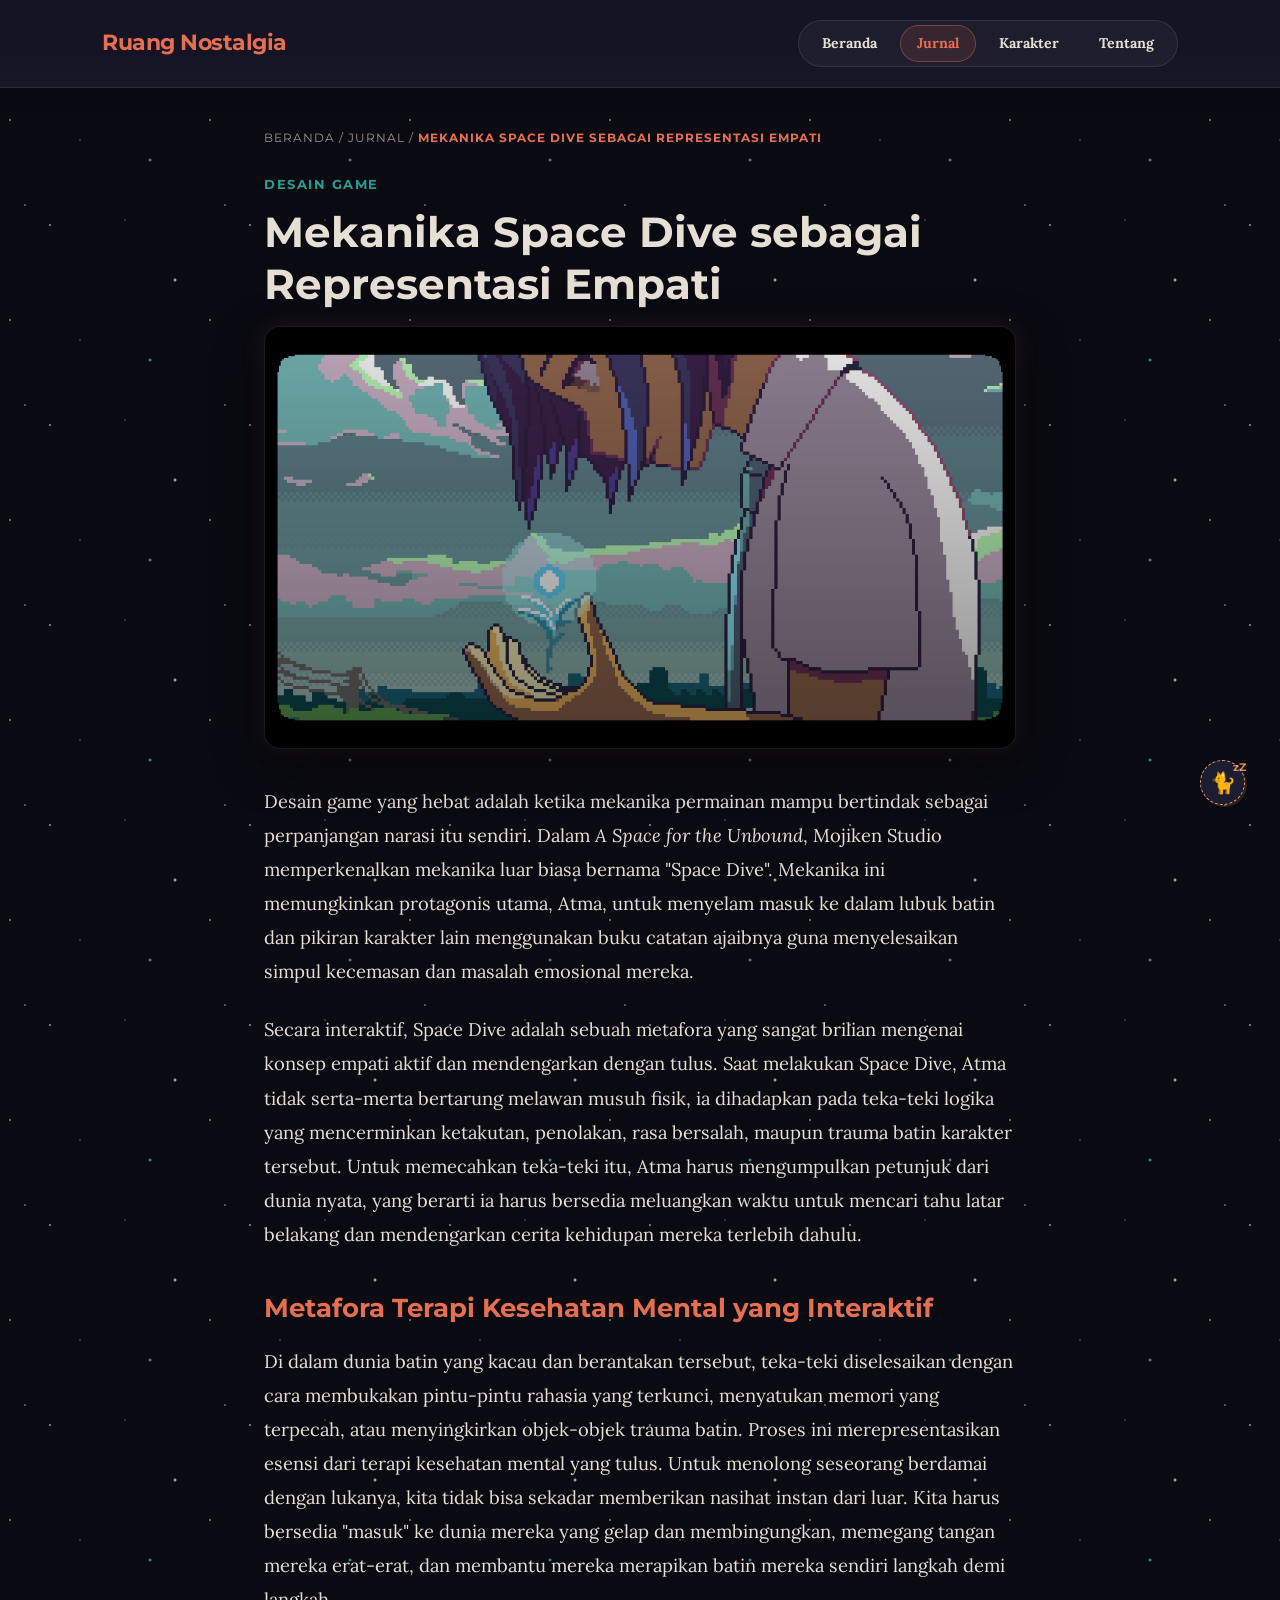
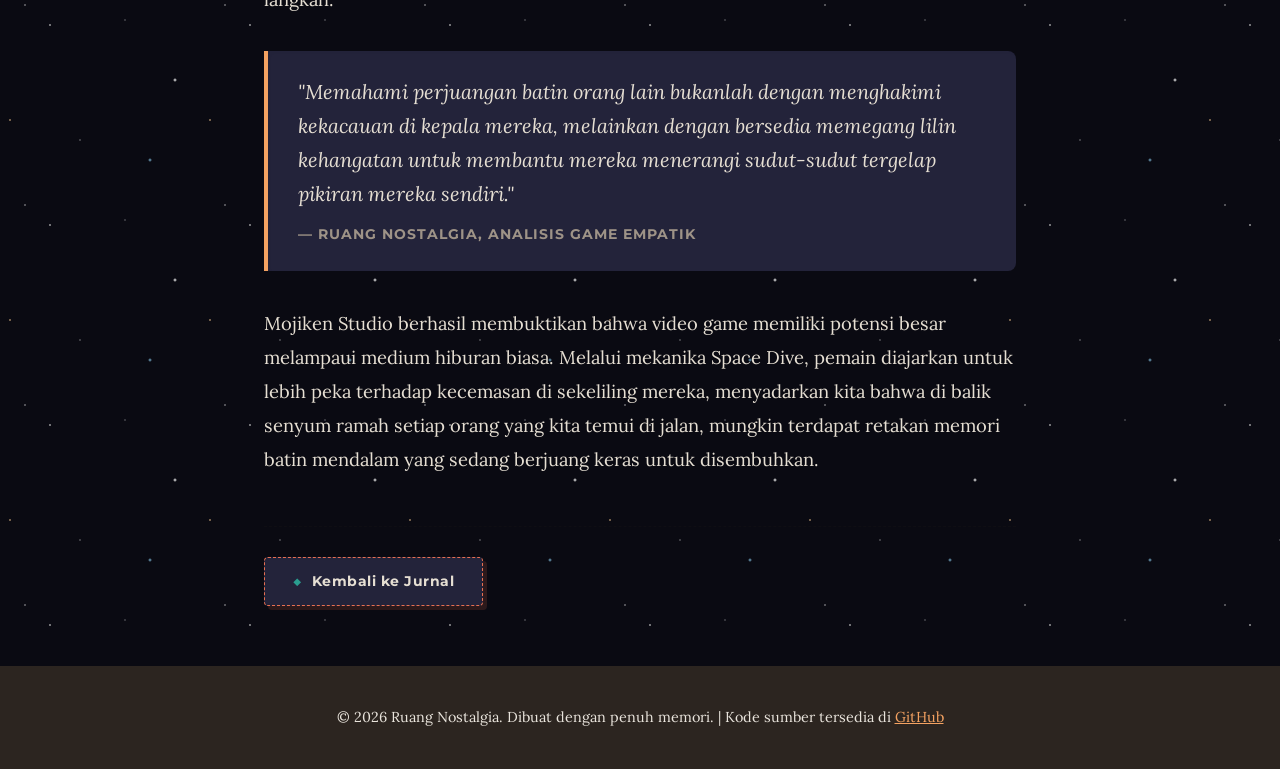
==== artikel-game.html @ 8afbe02c "Percobaan 1" ====
<!DOCTYPE html>
<html lang="id">

<head>
    <meta charset="UTF-8">
    <meta name="viewport" content="width=device-width, initial-scale=1.0">
    <title>Mekanika Space Dive sebagai Representasi Empati - Ruang Nostalgia</title>
    <link rel="preconnect" href="https://fonts.googleapis.com">
    <link rel="preconnect" href="https://fonts.gstatic.com" crossorigin>
    <link href="https://fonts.googleapis.com/css2?family=Lora:ital,wght@0,400..700;1,400..700&family=Montserrat:wght@400;700&display=swap" rel="stylesheet">
    <link rel="stylesheet" href="style.css">
</head>

<body>

    <header class="navbar">
        <div class="logo">Ruang Nostalgia</div>
        <nav class="nav-links">
            <a href="index.html">Beranda</a>
            <a href="jurnal.html" class="active">Jurnal</a>
            <a href="karakter.html">Karakter</a>
            <a href="tentang.html">Tentang</a>
        </nav>
    </header>

    <main class="article-container">
        <!-- Breadcrumb Navigation -->
        <nav class="breadcrumb">
            <a href="index.html">Beranda</a> / 
            <a href="jurnal.html">Jurnal</a> / 
            <span class="active">Mekanika Space Dive sebagai Representasi Empati</span>
        </nav>

        <!-- Article Header -->
        <header class="article-header">
            <span class="category">Desain Game</span>
            <h1>Mekanika Space Dive sebagai Representasi Empati</h1>
            
            <!-- Hero Image -->
            <div class="article-hero-image" role="img" aria-label="Retakan portal berbentuk bintang melayang di tengah ruang kelas berlatar senja" style="background: linear-gradient(rgba(0,0,0,0.1), rgba(0,0,0,0.45)), url('images/space-dive-rift.jpg'); background-size: cover; background-position: center; border: 3px dashed var(--senja-jingga);">
            </div>
        </header>

        <!-- Article Content -->
        <div class="article-content">
            <p>
                Desain game yang hebat adalah ketika mekanika permainan mampu bertindak sebagai perpanjangan narasi itu sendiri. Dalam <em>A Space for the Unbound</em>, Mojiken Studio memperkenalkan mekanika luar biasa bernama "Space Dive". Mekanika ini memungkinkan protagonis utama, Atma, untuk menyelam masuk ke dalam lubuk batin dan pikiran karakter lain menggunakan buku catatan ajaibnya guna menyelesaikan simpul kecemasan dan masalah emosional mereka.
            </p>

            <p>
                Secara interaktif, Space Dive adalah sebuah metafora yang sangat brilian mengenai konsep empati aktif dan mendengarkan dengan tulus. Saat melakukan Space Dive, Atma tidak serta-merta bertarung melawan musuh fisik, ia dihadapkan pada teka-teki logika yang mencerminkan ketakutan, penolakan, rasa bersalah, maupun trauma batin karakter tersebut. Untuk memecahkan teka-teki itu, Atma harus mengumpulkan petunjuk dari dunia nyata, yang berarti ia harus bersedia meluangkan waktu untuk mencari tahu latar belakang dan mendengarkan cerita kehidupan mereka terlebih dahulu.
            </p>

            <h2>Metafora Terapi Kesehatan Mental yang Interaktif</h2>
            
            <p>
                Di dalam dunia batin yang kacau dan berantakan tersebut, teka-teki diselesaikan dengan cara membukakan pintu-pintu rahasia yang terkunci, menyatukan memori yang terpecah, atau menyingkirkan objek-objek trauma batin. Proses ini merepresentasikan esensi dari terapi kesehatan mental yang tulus. Untuk menolong seseorang berdamai dengan lukanya, kita tidak bisa sekadar memberikan nasihat instan dari luar. Kita harus bersedia "masuk" ke dunia mereka yang gelap dan membingungkan, memegang tangan mereka erat-erat, dan membantu mereka merapikan batin mereka sendiri langkah demi langkah.
            </p>

            <blockquote>
                "Memahami perjuangan batin orang lain bukanlah dengan menghakimi kekacauan di kepala mereka, melainkan dengan bersedia memegang lilin kehangatan untuk membantu mereka menerangi sudut-sudut tergelap pikiran mereka sendiri." 
                <cite>— Ruang Nostalgia, Analisis Game Empatik</cite>
            </blockquote>

            <p>
                Mojiken Studio berhasil membuktikan bahwa video game memiliki potensi besar melampaui medium hiburan biasa. Melalui mekanika Space Dive, pemain diajarkan untuk lebih peka terhadap kecemasan di sekeliling mereka, menyadarkan kita bahwa di balik senyum ramah setiap orang yang kita temui di jalan, mungkin terdapat retakan memori batin mendalam yang sedang berjuang keras untuk disembuhkan.
            </p>
        </div>

        <!-- Footer Navigation Back-link -->
        <footer class="article-navigation">
            <a href="jurnal.html?transition=spacedive" class="btn-kembali">Kembali ke Jurnal</a>
        </footer>
    </main>

    <footer class="footer">
        <p>&copy; 2026 Ruang Nostalgia. Dibuat dengan penuh memori. | Kode sumber tersedia di <a href="https://github.com" target="_blank" style="color: var(--senja-kuning); text-decoration: underline;">GitHub</a></p>
    </footer>

    <script src="script.js"></script>
    <!-- Interactive Easter Egg: Pet the Cat -->
    <div id="retro-cat" class="retro-cat" title="Kucing jalanan yang sedang tidur...">
        <span class="cat-emoji">🐈</span>
        <span class="cat-zzz">zZ</span>
        <div class="cat-tooltip">Meow~ Kamu menemukan Admiral!</div>
    </div>
    <button id="btn-top" class="btn-top" title="Kembali ke Atas">↑</button>
</body>

</html>
---- style.css ----
/* ==========================================
   1. RESET & VARIABEL WARNA (KONSISTENSI UI)
   ========================================== */
* {
    margin: 0;
    padding: 0;
    box-sizing: border-box;
}

html {
    scroll-behavior: smooth;
}

:root {
    --bg-kertas: #141424;
    --bg-kartu: #1D1D31;
    --bg-blockquote: #23233A;
    --teks-utama: #E6DFD3;
    --teks-pudar: #9E9387;
    --senja-kuning: #F4A261;
    --senja-jingga: #E76F51;
    --langit-biru: #2A9D8F;
    --border-garis: rgba(255, 255, 255, 0.1);
}

body {
    overflow-x: hidden;
    width: 100%;
    font-family: 'Lora', Georgia, serif;
    background-color: #0A0A12;
    /* Deep space dark base */
    /* Pure CSS Stars */
    background-image:
        radial-gradient(1px 1px at 25px 5px, #FFFFFF, rgba(255, 255, 255, 0)),
        radial-gradient(1.5px 1.5px at 50px 25px, rgba(255, 255, 255, 0.8), rgba(255, 255, 255, 0)),
        radial-gradient(1px 1px at 125px 20px, rgba(255, 255, 255, 0.6), rgba(255, 255, 255, 0)),
        radial-gradient(2px 2px at 175px 80px, #FFFFFF, rgba(255, 255, 255, 0)),
        radial-gradient(1.5px 1.5px at 10px 120px, rgba(255, 210, 150, 0.8), rgba(255, 255, 255, 0)),
        /* Warm star */
        radial-gradient(1px 1px at 80px 140px, rgba(255, 255, 255, 0.7), rgba(255, 255, 255, 0)),
        radial-gradient(2px 2px at 150px 160px, rgba(150, 220, 255, 0.8), rgba(255, 255, 255, 0));
    /* Blue star */
    background-repeat: repeat;
    background-size: 200px 200px;
    color: var(--teks-utama);
    line-height: 1.6;
    animation: spaceDrift 150s linear infinite;
    /* Very slow, calming pan effect */
    transition: color 0.3s;
}

@keyframes spaceDrift {
    0% {
        background-position: 0 0;
    }

    100% {
        background-position: -2000px 1000px;
    }

    /* Moves diagonally */
}

h1,
h2,
h3,
.logo,
.btn-utama {
    font-family: 'Montserrat', sans-serif;
    /* Font tegas untuk judul */
}

/* ==========================================
   2. BILAH NAVIGASI (NAVBAR)
   ========================================== */
.navbar {
    display: flex;
    flex-direction: column;
    align-items: center;
    gap: 12px;
    padding: 16px 8%;
    background-color: var(--bg-kertas);
    background-image: linear-gradient(to bottom, var(--bg-kertas) 60%, rgba(29, 29, 49, 0.4));
    border-bottom: 1px solid var(--border-garis);
    box-shadow: 0 4px 20px rgba(0, 0, 0, 0.15);
    position: sticky;
    top: 0;
    z-index: 100;
    transition: background-color 0.3s, border-color 0.3s, box-shadow 0.3s;
}

/* Desktop: kembali ke row layout */
@media (min-width: 641px) {
    .navbar {
        flex-direction: row;
        justify-content: space-between;
        gap: 0;
        padding: 20px 8%;
    }
}

.logo {
    font-size: 1.4rem;
    font-weight: bold;
    color: var(--senja-jingga);
    letter-spacing: -0.5px;
    position: relative;
    user-select: none;
    transition: transform 0.2s cubic-bezier(0.175, 0.885, 0.32, 1.275);
}

/* Nav pill container */
.nav-links {
    display: flex;
    align-items: center;
    gap: 6px;
    background: rgba(255, 255, 255, 0.04);
    border: 1px solid var(--border-garis);
    border-radius: 999px;
    padding: 4px 6px;
}

.nav-links a {
    text-decoration: none;
    color: var(--teks-utama);
    margin-left: 0;
    padding: 6px 16px;
    font-weight: bold;
    font-size: 0.88rem;
    display: inline-block;
    border-radius: 999px;
    border: 1px solid transparent;
    transition: color 0.25s, background 0.25s, border-color 0.25s, transform 0.2s cubic-bezier(0.175, 0.885, 0.32, 1.275);
    z-index: 1;
}

.nav-links a:hover {
    color: var(--senja-jingga) !important;
    background: rgba(231, 111, 81, 0.08) !important;
    background-color: rgba(231, 111, 81, 0.08) !important;
    background-image: none !important;
    border-color: rgba(231, 111, 81, 0.3) !important;
    border-radius: 999px !important;
    padding: 6px 16px !important;
    text-decoration: none !important;
    transform: translateY(-1px);
}

.nav-links a:hover::before,
.nav-links a:hover::after,
.nav-links a.active::before,
.nav-links a.active::after {
    content: none !important;
    background: transparent !important;
    background-image: none !important;
    border: none !important;
    display: none !important;
}

.nav-links a.active {
    color: var(--senja-jingga) !important;
    background: rgba(231, 111, 81, 0.12) !important;
    background-color: rgba(231, 111, 81, 0.12) !important;
    border-color: rgba(231, 111, 81, 0.4) !important;
    border-radius: 999px !important;
}

/* ==========================================
   3. HERO SECTION
   ========================================== */
/* Update Hero to Full Screen Center */
.hero {
    position: relative;
    background-color: transparent;
    /* Keep the stars showing through */
    min-height: 100vh;
    /* Make it take the full screen height */
    display: flex;
    flex-direction: column;
    justify-content: center;
    align-items: center;
    padding: 0 8%;
    text-align: center;
    margin-top: -80px;
    /* Offset the navbar height so it is perfectly dead center */
}

.hero::after {
    display: none !important;
}

.hero-content {
    max-width: 700px;
    position: relative;
    z-index: 1;
    margin-top: 40px;
    /* Push content down slightly to balance the offset */
}

.hero-tag {
    font-family: 'Montserrat', sans-serif;
    font-size: 0.85rem;
    text-transform: uppercase;
    letter-spacing: 2px;
    color: var(--langit-biru);
    font-weight: bold;
}

.hero h1 {
    font-size: 2.8rem;
    margin: 15px 0;
    color: var(--teks-utama);
    line-height: 1.2;
    text-shadow: 0 4px 25px rgba(0, 0, 0, 1), 0 0 12px rgba(0, 0, 0, 0.8);
}

.hero p {
    font-size: 1.1rem;
    color: var(--teks-pudar);
    margin-bottom: 30px;
    text-shadow: 0 2px 15px rgba(0, 0, 0, 1), 0 0 8px rgba(0, 0, 0, 0.8);
}

.btn-utama {
    display: inline-block;
    padding: 12px 30px;
    background-color: var(--senja-jingga);
    color: white;
    text-decoration: none;
    border-radius: 6px;
    font-weight: bold;
    font-size: 0.9rem;
    box-shadow: 0 4px 6px rgba(231, 111, 81, 0.2);
    transition: transform 0.3s cubic-bezier(0.175, 0.885, 0.32, 1.275), background-color 0.3s, box-shadow 0.3s;
    position: relative;
    overflow: hidden;
    z-index: 1;
}

.btn-utama::after {
    content: '';
    position: absolute;
    top: 0;
    left: -100%;
    width: 100%;
    height: 100%;
    background: linear-gradient(90deg, transparent, rgba(255, 255, 255, 0.25), transparent);
    transition: 0.5s;
    z-index: -1;
}

.btn-utama:hover::after {
    left: 100%;
}

.btn-utama:hover {
    transform: translateY(-4px) scale(1.03);
    background-color: #d65d41;
    box-shadow: 0 8px 20px rgba(231, 111, 81, 0.45);
}

/* ==========================================
   4. SEKSI ARTIKEL TERBARU (GRID SYSTEM)
   ========================================== */
.latest-articles {
    padding: 80px 8%;
}

/* Styles for the new Game Intro Section */
.game-intro {
    padding: 100px 8% 120px;
    background-color: transparent;
    text-align: center;
}

.intro-content {
    max-width: 800px;
    margin: 0 auto;
}

.game-gif {
    width: 85%;
    max-width: 700px;
    margin: 0 auto 35px;
    border-radius: 16px;
    border: 1px solid rgba(255, 255, 255, 0.1);
    box-shadow: 0 15px 45px rgba(0, 0, 0, 0.5), 0 0 25px rgba(244, 162, 97, 0.1);
    display: block;
}

.intro-content h2 {
    color: var(--senja-jingga);
    font-size: 2rem;
    margin-bottom: 15px;
}

.intro-content p {
    font-size: 1.15rem;
    line-height: 1.8;
    color: var(--teks-utama);
}

.intro-content strong {
    color: var(--langit-biru);
}

.section-title {
    text-align: center;
    font-size: 2rem;
    margin-bottom: 50px;
    position: relative;
}

.section-title::after {
    content: '';
    display: block;
    width: 50px;
    height: 3px;
    background-color: var(--senja-kuning);
    margin: 10px auto 0;
}

.articles-grid {
    display: grid;
    grid-template-columns: repeat(3, 1fr);
    gap: 30px;
}

.article-card {
    display: block;
    text-decoration: none;
    color: inherit;
    background-color: var(--bg-kartu);
    border-radius: 8px;
    overflow: hidden;
    box-shadow: 0 4px 15px rgba(0, 0, 0, 0.03);
    border: 1px solid var(--border-garis);
    transition: transform 0.3s, box-shadow 0.3s, background-color 0.3s, border-color 0.3s;
}

.article-card:hover {
    transform: translateY(-5px);
    box-shadow: 0 8px 24px rgba(231, 111, 81, 0.08);
    /* Warm twilight hover shadow */
}

.card-image-placeholder {
    height: 200px;
    background-color: var(--bg-blockquote);
    display: flex;
    justify-content: center;
    align-items: center;
    color: var(--teks-pudar);
    font-size: 0.9rem;
    font-style: italic;
    transition: background-color 0.3s;
}

.card-content {
    padding: 25px;
}

.category {
    font-family: 'Montserrat', sans-serif;
    font-size: 0.75rem;
    text-transform: uppercase;
    font-weight: bold;
    color: var(--langit-biru);
}

.card-content h3 {
    font-size: 1.25rem;
    margin: 10px 0;
    line-height: 1.4;
}

.card-content p {
    font-size: 0.95rem;
    color: var(--teks-pudar);
    margin-bottom: 20px;
}

.read-more {
    display: inline-block;
    text-decoration: none;
    color: var(--senja-jingga);
    font-weight: bold;
    font-size: 0.9rem;
    transition: color 0.3s, transform 0.3s cubic-bezier(0.175, 0.885, 0.32, 1.275);
    position: relative;
}

.read-more::after {
    content: '';
    position: absolute;
    bottom: -2px;
    left: 0;
    width: 0;
    height: 1.5px;
    background-color: var(--senja-jingga);
    transition: width 0.3s cubic-bezier(0.175, 0.885, 0.32, 1.275);
}

.read-more:hover::after {
    width: 100%;
}

.read-more:hover {
    color: #d65d41;
    transform: translateX(6px);
}

/* ==========================================
   5. FOOTER
   ========================================== */
.footer {
    text-align: center;
    padding: 40px 20px;
    background-color: #2C2520;
    color: #e9e4dc;
    font-size: 0.9rem;
}

/* ==========================================
   6. RESPONSIVITAS (RUBRIK 4 - 10%)
   ========================================== */
/* ==========================================
   PERBAIKAN TAMPILAN MOBILE (HP)
   ========================================== */
@media (max-width: 992px) {
    body {
        overflow-x: hidden;
    }

    .jurnal-page-wrapper {
        display: flex;
        flex-direction: column;
        align-items: center;
        padding-bottom: 60px;
    }

    .jurnal-header.mading-style {
        order: 1 !important;
        margin-bottom: 20px !important;
        padding: 40px 20px;
    }

    .decor-sticky {
        display: block !important;
        position: relative !important;
        top: 0 !important;
        left: 0 !important;
        transform: none !important;
        width: 85% !important;
        max-width: 280px !important;
        margin: 0 auto 30px auto !important;
        padding: 20px !important;
        animation: none !important;
        order: 2 !important;
    }

    .decor-sticky p {
        font-size: 1.05rem !important;
        text-align: center;
    }

    .decor-polaroid {
        display: block !important;
        position: relative !important;
        top: 0 !important;
        left: 0 !important;
        right: 0 !important;
        width: 80% !important;
        max-width: 280px !important;
        padding: 15px 15px 40px 15px !important;
        margin: 20px auto !important;
        transform: rotate(0deg) !important;
        animation: none !important;
        order: 3 !important;
    }

    .decor-polaroid .photo-img {
        width: 100% !important;
        height: 220px !important;
        background-size: cover !important;
    }

    .decor-polaroid .caption {
        font-size: 1.1rem !important;
        margin-top: 15px !important;
    }

    .decor-polaroid .tape {
        width: 90px !important;
        height: 28px !important;
        top: -14px !important;
        left: calc(50% - 45px) !important;
        background: rgba(255, 255, 255, 0.6) !important;
        box-shadow: 0 4px 8px rgba(0, 0, 0, 0.4) !important;
    }
}

/* <--- INI ADALAH TANDA KURUNG PENUTUP YANG SEBELUMNYA HILANG! */


/* ==========================================
   16. HALAMAN KARAKTER (GALLERY LAYOUT)
   ========================================== */
.karakter-page-wrapper {
    padding: 60px 8% 100px;
    max-width: 1000px;
    margin: 0 auto;
    text-align: center;
}

.karakter-header {
    margin-bottom: 60px;
}

.karakter-header h1 {
    font-size: 2.4rem;
    color: var(--teks-utama);
    margin-bottom: 10px;
}

.karakter-header p {
    color: var(--teks-pudar);
    font-size: 1.1rem;
}

.karakter-gallery {
    display: flex;
    justify-content: center;
    align-items: center;
    gap: 50px;
    flex-wrap: wrap;
    /* Memastikan turun ke bawah otomatis di HP */
}

/* Mematikan Posisi Absolut & Merapikan Kotak Polaroid */
.karakter-gallery .decor-polaroid {
    display: block !important;
    position: relative !important;
    top: 0 !important;
    left: 0 !important;
    right: 0 !important;
    bottom: 0 !important;
    margin: 0 !important;
    width: 250px;
    /* Ukuran yang pas di layar laptop */
}

.karakter-gallery .decor-sticky {
    display: block !important;
    position: relative !important;
    top: 0 !important;
    left: 0 !important;
    right: 0 !important;
    bottom: 0 !important;
    margin: 0 !important;
    width: 220px !important;
    height: fit-content;
}

/* MEMUNCULKAN KEMBALI FOTO ATMA DAN RAYA DI HALAMAN KARAKTER */
#polaroid-zoom-trigger .photo-img {
    background: url('images/foto-kiri.jpg') center/cover no-repeat !important;
    height: 200px;
}

#polaroid-2-zoom-trigger .photo-img.photo-2 {
    background: url('images/foto-kanan.jpg') center/cover no-repeat !important;
    height: 200px;
}

/* ==========================================
   7. CUSTOM MAGIC WAND CURSOR & PARTICLES (A Space for the Unbound)
   ========================================== */
html,
body {
    cursor: url("data:image/svg+xml;utf8,%3Csvg xmlns='http://www.w3.org/2000/svg' width='32' height='32' viewBox='0 0 32 32'%3E%3Cline x1='9' y1='9' x2='24' y2='24' stroke='%23E76F51' stroke-width='3.5' stroke-linecap='round'/%3E%3Cline x1='9.5' y1='9.5' x2='23.5' y2='23.5' stroke='%23FF85A1' stroke-width='1.5' stroke-linecap='round'/%3E%3Ccircle cx='24' cy='24' r='2.5' fill='%23F4A261' stroke='%232C2520' stroke-width='0.5'/%3E%3Ccircle cx='9' cy='9' r='2.5' fill='%23F4A261' stroke='%232C2520' stroke-width='0.5'/%3E%3Cpath d='M 8 1 L 10 5.5 L 15 6 L 11 9.5 L 12.5 14.5 L 8 12 L 3.5 14.5 L 5 9.5 L 1 6 L 6 5.5 Z' fill='%23FFD166' stroke='%232C2520' stroke-width='1' stroke-linejoin='round'/%3E%3Cpath d='M 8 3.5 L 9.2 6.2 L 12.2 6.5 L 9.8 8.6 L 10.7 11.6 L 8 10 L 5.3 11.6 L 6.2 8.6 L 3.8 6.5 L 6.8 6.2 Z' fill='%23FFF' opacity='0.6'/%3E%3Ccircle cx='8' cy='8' r='2' fill='%232A9D8F'/%3E%3C/svg%3E") 8 1, auto;
}

/* Ensure interactive components have the active pointer magic wand */
a,
button,
select,
textarea,
.btn-utama,
.read-more,
.article-card,
.logo,
.theme-toggle-btn,
.filter-btn,
.btn-top,
.decor-polaroid,
.decor-polaroid *,
.char-modal-overlay,
.char-modal-overlay * {
    cursor: url("data:image/svg+xml;utf8,%3Csvg xmlns='http://www.w3.org/2000/svg' width='32' height='32' viewBox='0 0 32 32'%3E%3Cline x1='9' y1='9' x2='24' y2='24' stroke='%23E76F51' stroke-width='3.5' stroke-linecap='round'/%3E%3Cline x1='9.5' y1='9.5' x2='23.5' y2='23.5' stroke='%23FF85A1' stroke-width='1.5' stroke-linecap='round'/%3E%3Ccircle cx='24' cy='24' r='2.5' fill='%23F4A261' stroke='%232C2520' stroke-width='0.5'/%3E%3Ccircle cx='9' cy='9' r='2.5' fill='%23F4A261' stroke='%232C2520' stroke-width='0.5'/%3E%3Cpath d='M 8 1 L 10 5.5 L 15 6 L 11 9.5 L 12.5 14.5 L 8 12 L 3.5 14.5 L 5 9.5 L 1 6 L 6 5.5 Z' fill='%23FFD166' stroke='%232C2520' stroke-width='1' stroke-linejoin='round'/%3E%3Cpath d='M 8 3.5 L 9.2 6.2 L 12.2 6.5 L 9.8 8.6 L 10.7 11.6 L 8 10 L 5.3 11.6 L 6.2 8.6 L 3.8 6.5 L 6.8 6.2 Z' fill='%23FFF' opacity='0.6'/%3E%3Ccircle cx='8' cy='8' r='2' fill='%232A9D8F'/%3E%3C/svg%3E") 8 1, pointer;
}

/* Magic sparkle particles style */
.magic-particle {
    position: fixed;
    top: 0;
    left: 0;
    pointer-events: none;
    z-index: 9999;
    transform: translate(-50%, -50%);
    animation: fadeAndShrink 0.8s cubic-bezier(0.1, 0.8, 0.3, 1) forwards;
}

/* Star-shaped particles using clip-path */
.magic-particle.star {
    clip-path: polygon(50% 0%, 61% 35%, 98% 35%, 68% 57%, 79% 91%, 50% 70%, 21% 91%, 32% 57%, 2% 35%, 39% 35%);
}

/* Rift-shaped particles (magical glowing space diamonds) */
.magic-particle.rift {
    clip-path: polygon(50% 0%, 100% 50%, 50% 100%, 0% 50%);
}

/* Simple circular sparkles */
.magic-particle.circle {
    border-radius: 50%;
}

@keyframes fadeAndShrink {
    0% {
        opacity: 1;
        transform: translate(-50%, -50%) scale(1) rotate(0deg);
    }

    100% {
        opacity: 0;
        transform: translate(calc(-50% + var(--dx)), calc(-50% + var(--dy))) scale(0) rotate(var(--rot));
    }
}

/* Space Dive Rift Ripple on Click (Subtler & Smaller) */
.rift-ripple {
    position: fixed;
    pointer-events: none;
    z-index: 9998;
    border: 1.5px solid var(--langit-biru);
    border-radius: 50%;
    transform: translate(-50%, -50%) scale(0);
    box-shadow: 0 0 8px var(--langit-biru), inset 0 0 8px var(--langit-biru);
    animation: riftExpand 0.5s cubic-bezier(0.1, 0.8, 0.2, 1) forwards;
}

@keyframes riftExpand {
    0% {
        width: 0px;
        height: 0px;
        opacity: 0.8;
        border-color: var(--senja-kuning);
        box-shadow: 0 0 5px var(--senja-kuning), inset 0 0 5px var(--senja-kuning);
    }

    40% {
        opacity: 0.9;
        border-color: var(--langit-biru);
        box-shadow: 0 0 10px var(--langit-biru), inset 0 0 10px var(--langit-biru);
    }

    100% {
        width: 70px;
        height: 70px;
        opacity: 0;
        transform: translate(-50%, -50%) scale(1);
    }
}

/* Glossy Memory Bubble Style for Nav Hover */
.nav-bubble {
    position: fixed;
    pointer-events: none;
    z-index: 9999;
    border-radius: 50%;
    transform: translate(-50%, -50%);
    animation: bubbleRise 1.2s cubic-bezier(0.1, 0.8, 0.3, 1) forwards;
}

@keyframes bubbleRise {
    0% {
        opacity: 0;
        transform: translate(-50%, -50%) scale(0.3);
    }

    15% {
        opacity: 0.8;
        transform: translate(-50%, -50%) scale(1);
    }

    100% {
        opacity: 0;
        transform: translate(calc(-50% + var(--dx)), calc(-50% - var(--dy))) scale(1.3);
    }
}

/* Logo thought bubble and heartbeat pop styles */
.logo-pop {
    animation: logoHeartbeat 0.3s cubic-bezier(0.175, 0.885, 0.32, 1.275) forwards;
}

@keyframes logoHeartbeat {
    0% {
        transform: scale(1);
    }

    50% {
        transform: scale(1.08);
        color: var(--senja-kuning);
    }

    100% {
        transform: scale(1);
    }
}

.logo-thought-bubble {
    position: absolute;
    top: 130%;
    left: 0;
    background-color: var(--bg-kartu);
    border: 1.5px dashed var(--senja-jingga);
    border-radius: 8px;
    padding: 8px 14px;
    font-family: 'Lora', Georgia, serif;
    font-size: 0.8rem;
    font-style: italic;
    color: var(--teks-utama);
    box-shadow: 0 6px 15px rgba(231, 111, 81, 0.12);
    z-index: 1000;
    width: max-content;
    max-width: 260px;
    white-space: normal;
    opacity: 0;
    transform: translateY(-8px);
    transition: opacity 0.3s ease, transform 0.3s cubic-bezier(0.175, 0.885, 0.32, 1.275), background-color 0.3s, color 0.3s;
    pointer-events: none;
    font-weight: normal;
    letter-spacing: normal;
    line-height: 1.4;
}

.logo-thought-bubble.show {
    opacity: 1;
    transform: translateY(0);
}

.logo-thought-bubble::after {
    content: '';
    position: absolute;
    top: -7px;
    left: 20px;
    border-width: 0 7px 7px;
    border-style: solid;
    border-color: transparent transparent var(--bg-kartu);
    display: block;
    width: 0;
    transition: border-color 0.3s;
}

.logo-thought-bubble::before {
    content: '';
    position: absolute;
    top: -9px;
    left: 19px;
    border-width: 0 8px 8px;
    border-style: solid;
    border-color: transparent transparent var(--senja-jingga);
    display: block;
    width: 0;
    z-index: -1;
}

/* ==========================================
   8. HALAMAN JURNAL & TENTANG (SPLIT LAYOUT)
   ========================================== */
.jurnal-header {
    padding: 60px 8% 20px;
    text-align: center;
    max-width: 800px;
    margin: 0 auto;
}

.jurnal-header h1 {
    font-size: 2.2rem;
    color: var(--teks-utama);
    margin-bottom: 10px;
}

.jurnal-header p {
    color: var(--teks-pudar);
    font-size: 1.05rem;
}

/* Split Layout for Tentang Halaman */
.about-container {
    padding: 60px 8% 80px;
}

.about-split {
    display: grid;
    grid-template-columns: 1fr 1.2fr;
    gap: 50px;
    align-items: center;
    max-width: 1100px;
    margin: 0 auto;
}

.about-photo-wrapper {
    width: 100%;
}

.about-photo-placeholder {
    width: 100%;
    aspect-ratio: 1 / 1;
    background: radial-gradient(circle at center, #f4ecd8 0%, #e9e4dc 100%);
    border: 3px dashed rgba(231, 111, 81, 0.35);
    border-radius: 12px;
    display: flex;
    justify-content: center;
    align-items: center;
    position: relative;
    overflow: hidden;
    box-shadow: 0 8px 24px rgba(0, 0, 0, 0.04);
}

.about-photo-placeholder::before {
    content: '';
    position: absolute;
    top: 10px;
    left: 10px;
    right: 10px;
    bottom: 10px;
    border: 1px solid rgba(44, 37, 32, 0.08);
    pointer-events: none;
}

.pixel-art-avatar {
    text-align: center;
    color: var(--teks-pudar);
    font-family: 'Montserrat', sans-serif;
    font-size: 1.1rem;
    font-weight: bold;
    display: flex;
    flex-direction: column;
    align-items: center;
    gap: 15px;
}

.pixel-art-avatar::before {
    content: '👤';
    font-size: 3.5rem;
    filter: drop-shadow(0 4px 6px rgba(0, 0, 0, 0.1));
}

.about-info {
    display: flex;
    flex-direction: column;
    gap: 18px;
}

.about-tag {
    font-family: 'Montserrat', sans-serif;
    font-size: 0.85rem;
    text-transform: uppercase;
    letter-spacing: 2px;
    color: var(--langit-biru);
    font-weight: bold;
}

.about-info h1 {
    font-size: 2.5rem;
    color: var(--teks-utama);
    line-height: 1.2;
}

.about-bio {
    font-size: 1.15rem;
    color: var(--teks-utama);
    line-height: 1.6;
}

.about-story {
    font-size: 1.02rem;
    color: var(--teks-pudar);
    line-height: 1.7;
    position: relative;
    padding-left: 20px;
    border-left: 3px solid var(--senja-kuning);
}

.about-skills {
    font-size: 1rem;
    color: var(--teks-pudar);
    line-height: 1.6;
}

.btn-hubungi {
    align-self: flex-start;
    margin-top: 10px;
}

/* Responsiveness for Jurnal & Tentang */
@media (max-width: 992px) {
    .about-split {
        grid-template-columns: 1fr;
        gap: 40px;
    }

    .about-photo-placeholder {
        max-width: 400px;
        margin: 0 auto;
    }
}

/* ==========================================
   9. CINEMATIC PAGE TRANSITIONS (SIMPLE SMOOTH FADE)
   ========================================== */
.page-transition-overlay {
    position: fixed;
    top: 0;
    left: 0;
    width: 100vw;
    height: 100vh;
    background-color: var(--bg-kertas);
    /* Blends perfectly with page background to prevent flashing */
    z-index: 100000;
    pointer-events: none;
    opacity: 1;
    transition: opacity 0.35s cubic-bezier(0.4, 0, 0.2, 1);
}

.page-transition-overlay.fade-out {
    opacity: 0;
}

/* ==========================================
   10. DETAIL ARTIKEL & TIPOGRAFI (Tahap 4)
   ========================================== */
.article-container {
    max-width: 800px;
    /* Ergonomic column width for optimal reading experience */
    margin: 40px auto 60px;
    padding: 0 24px;
}

.breadcrumb {
    font-family: 'Montserrat', sans-serif;
    font-size: 0.75rem;
    text-transform: uppercase;
    letter-spacing: 1px;
    color: var(--teks-pudar);
    margin-bottom: 24px;
}

.breadcrumb a {
    text-decoration: none;
    color: var(--teks-pudar);
    transition: color 0.3s;
}

.breadcrumb a:hover {
    color: var(--senja-jingga);
}

.breadcrumb .active {
    color: var(--senja-jingga);
    font-weight: bold;
}

.article-header {
    margin-bottom: 35px;
}

.article-header .category {
    font-family: 'Montserrat', sans-serif;
    font-size: 0.8rem;
    font-weight: bold;
    text-transform: uppercase;
    letter-spacing: 1.5px;
    color: var(--langit-biru);
    display: inline-block;
    margin-bottom: 12px;
}

.article-header h1 {
    font-size: 2.6rem;
    color: var(--teks-utama);
    line-height: 1.25;
    margin-bottom: 15px;
}

.article-meta {
    display: flex;
    flex-wrap: wrap;
    gap: 20px;
    font-family: 'Montserrat', sans-serif;
    font-size: 0.85rem;
    color: var(--teks-pudar);
    border-bottom: 1px dashed rgba(44, 37, 32, 0.15);
    padding-bottom: 20px;
    margin-bottom: 30px;
}

.article-meta strong {
    color: var(--teks-utama);
}

.article-hero-image {
    width: 100%;
    aspect-ratio: 16 / 9;
    background: linear-gradient(135deg, rgba(244, 162, 97, 0.4) 0%, rgba(231, 111, 81, 0.5) 100%);
    border: 1px solid rgba(255, 255, 255, 0.1) !important;
    border-radius: 16px !important;
    position: relative;
    overflow: hidden;
    box-shadow: 0 15px 45px rgba(0, 0, 0, 0.5), 0 0 25px rgba(244, 162, 97, 0.1) !important;
    display: flex;
    justify-content: center;
    align-items: center;
}

.article-hero-image::before {
    display: none;
}

.hero-image-overlay {
    text-align: center;
    color: var(--teks-utama);
    font-family: 'Montserrat', sans-serif;
    font-size: 1rem;
    font-weight: bold;
    display: flex;
    flex-direction: column;
    align-items: center;
    gap: 15px;
    padding: 20px;
}

.hero-image-overlay::before {
    content: '🌅';
    font-size: 3.5rem;
    filter: drop-shadow(0 4px 6px rgba(0, 0, 0, 0.1));
}

.article-content {
    font-family: 'Lora', Georgia, serif;
    font-size: 1.15rem;
    /* Larger, premium, legible text size */
    line-height: 1.85;
    /* Beautiful, airy row spacing */
    color: var(--teks-utama);
}

.article-content p {
    margin-bottom: 24px;
    /* Distinct paragraphs spacing */
}

.article-content h2 {
    font-family: 'Montserrat', sans-serif;
    font-size: 1.6rem;
    color: var(--senja-jingga);
    margin: 40px 0 20px;
    line-height: 1.3;
}

.article-content blockquote {
    background-color: var(--bg-blockquote);
    /* Krem hangat sedikit teduh / Indigo di dark mode */
    border-left: 4px solid var(--senja-kuning);
    /* Border senja */
    padding: 24px 30px;
    margin: 35px 0;
    border-radius: 0 8px 8px 0;
    font-style: italic;
    font-size: 1.25rem;
    line-height: 1.7;
    color: var(--teks-utama);
    box-shadow: inset 2px 2px 5px rgba(0, 0, 0, 0.01);
    transition: background-color 0.3s, color 0.3s;
}

.article-content blockquote cite {
    display: block;
    margin-top: 12px;
    font-family: 'Montserrat', sans-serif;
    font-size: 0.85rem;
    font-style: normal;
    font-weight: bold;
    color: var(--teks-pudar);
    text-transform: uppercase;
    letter-spacing: 1px;
}

.article-navigation {
    margin-top: 50px;
    border-top: 1px dashed rgba(44, 37, 32, 0.15);
    padding-top: 30px;
}

.btn-kembali {
    display: inline-block;
    padding: 12px 28px;
    background-color: var(--bg-blockquote);
    border: 1.5px dashed var(--senja-jingga);
    border-radius: 4px;
    /* Blocky retro style */
    color: var(--teks-utama);
    text-decoration: none;
    font-family: 'Montserrat', sans-serif;
    font-weight: bold;
    font-size: 0.9rem;
    letter-spacing: 0.5px;
    box-shadow: 4px 4px 0px rgba(231, 111, 81, 0.15);
    /* Retro 2D block shadow */
    transition: transform 0.2s, background-color 0.3s, border-color 0.3s, box-shadow 0.2s, color 0.3s;
    position: relative;
}

.btn-kembali::before {
    content: '◆';
    /* Retro choice pointer diamond from the game */
    margin-right: 10px;
    color: var(--langit-biru);
    display: inline-block;
    transition: color 0.3s, transform 0.3s cubic-bezier(0.175, 0.885, 0.32, 1.275);
}

.btn-kembali:hover {
    background-color: var(--bg-kartu);
    border-color: var(--langit-biru);
    color: var(--senja-jingga);
    box-shadow: 2px 2px 0px rgba(42, 157, 143, 0.25);
    transform: translate(2px, 2px);
    /* Retro button press-down effect */
}

.btn-kembali:hover::before {
    color: var(--senja-jingga);
    transform: scale(1.3) rotate(45deg);
    /* Playful memory spin & scale */
}

/* Dreamlike Memory Flashback Transition Overlay */
.page-transition-overlay.flashback-style {
    background: radial-gradient(circle at center, #FFFFFF 0%, #FFFDF9 60%, var(--bg-kertas) 100%);
    box-shadow: 0 0 120px rgba(255, 255, 255, 1) inset;
    transition: opacity 0.5s cubic-bezier(0.25, 1, 0.5, 1);
}

/* Responsiveness for Article Page */
@media (max-width: 768px) {
    .article-container {
        padding: 40px 20px;
        /* Generous mobile padding */
        margin: 20px auto 40px;
    }

    .article-header h1 {
        font-size: 2rem;
    }

    .article-content {
        font-size: 1.1rem;
    }

    .article-content blockquote {
        padding: 18px 20px;
        font-size: 1.15rem;
    }
}

/* ==========================================
   11. SPACE-DIVE TRANSITION STYLES (TONED DOWN & SOFT)
   ========================================== */
.page-transition-overlay.space-dive-style {
    background-color: #1A1A2E;
    /* Space Dive deep indigo as base */
    opacity: 0;
    transform: scale(1.02);
    /* Very subtle scale up for diving warp effect */
    transition: opacity 0.4s cubic-bezier(0.25, 1, 0.5, 1), transform 0.4s cubic-bezier(0.25, 1, 0.5, 1);
    display: flex;
    justify-content: center;
    align-items: center;
}

/* Show state */
.page-transition-overlay.space-dive-style.fade-in-active {
    opacity: 1;
    transform: scale(1);
}

/* ==========================================
   12. SINKRONISASI LAINNYA & FITUR UX BARU
   ========================================== */
/* Filter Kategori */
.filter-container {
    display: flex;
    justify-content: center;
    flex-wrap: wrap;
    gap: 12px;
    margin: 20px auto 40px;
    max-width: 800px;
    padding: 0 15px;
}

.filter-btn {
    font-family: 'Montserrat', sans-serif;
    font-size: 0.85rem;
    font-weight: bold;
    padding: 8px 18px;
    background-color: var(--bg-kartu);
    border: 1px dashed var(--border-garis);
    border-radius: 20px;
    color: var(--teks-utama);
    box-shadow: 0 2px 5px rgba(0, 0, 0, 0.02);
    transition: all 0.3s cubic-bezier(0.175, 0.885, 0.32, 1.275);
}

.filter-btn:hover {
    color: var(--senja-jingga);
    border-color: var(--senja-jingga);
    transform: translateY(-2px);
}

.filter-btn.active {
    background-color: var(--langit-biru);
    border-color: var(--langit-biru);
    color: white;
    box-shadow: 0 4px 10px rgba(42, 157, 143, 0.2);
}

/* Back to Top Button */
.btn-top {
    position: fixed;
    bottom: 35px;
    right: 35px;
    display: none;
    z-index: 999;
    width: 45px;
    height: 45px;
    border-radius: 50%;
    background-color: var(--bg-kartu);
    border: 1.5px dashed var(--senja-kuning);
    color: var(--senja-kuning);
    font-size: 1.2rem;
    font-weight: bold;
    box-shadow: 2px 2px 0px rgba(244, 162, 97, 0.15);
    /* Retro 2D shadow */
    transition: all 0.25s cubic-bezier(0.175, 0.885, 0.32, 1.275);
    display: flex;
    justify-content: center;
    align-items: center;
}

.btn-top:hover {
    background-color: #23233A;
    border-color: var(--langit-biru);
    color: var(--langit-biru);
    box-shadow: 1px 1px 0px rgba(42, 157, 143, 0.25);
    transform: translate(1px, 1px) scale(1.05);
}



/* ==========================================
   13. EASTER EGG: INTERACTIVE CAT (ADMIRAL)
   ========================================== */
.retro-cat {
    position: fixed;
    bottom: 95px;
    right: 35px;
    z-index: 998;
    background-color: var(--bg-kartu);
    border: 1.5px dashed var(--senja-kuning);
    width: 45px;
    height: 45px;
    border-radius: 50%;
    display: flex;
    justify-content: center;
    align-items: center;
    font-size: 1.3rem;
    box-shadow: 2px 2px 0px rgba(244, 162, 97, 0.15);
    user-select: none;
    transition: all 0.25s cubic-bezier(0.175, 0.885, 0.32, 1.275);
}

.retro-cat:hover {
    background-color: #23233A;
    border-color: var(--langit-biru);
    box-shadow: 1px 1px 0px rgba(42, 157, 143, 0.25);
    transform: translate(1px, 1px) scale(1.1);
}

.cat-emoji {
    display: inline-block;
    transition: transform 0.25s ease;
}

.retro-cat:hover .cat-emoji {
    animation: catStretch 0.5s ease infinite alternate;
}

@keyframes catStretch {
    0% {
        transform: scale(1);
    }

    100% {
        transform: scaleY(1.15) scaleX(0.95);
    }
}

.cat-zzz {
    position: absolute;
    top: -2px;
    right: -2px;
    font-size: 0.7rem;
    font-family: 'Montserrat', sans-serif;
    font-weight: bold;
    color: var(--senja-kuning);
    opacity: 0.85;
    animation: zzzFloat 2s ease-in-out infinite;
}

@keyframes zzzFloat {
    0% {
        transform: translate(0, 0) scale(0.7);
        opacity: 0;
    }

    30% {
        opacity: 0.8;
    }

    100% {
        transform: translate(8px, -12px) scale(1.1);
        opacity: 0;
    }
}

/* Tooltip Dialog box */
.cat-tooltip {
    position: absolute;
    bottom: 120%;
    right: 0;
    background-color: var(--bg-kartu);
    border: 1.5px dashed var(--senja-jingga);
    border-radius: 8px;
    padding: 8px 12px;
    font-family: 'Lora', Georgia, serif;
    font-size: 0.8rem;
    font-style: italic;
    color: var(--teks-utama);
    box-shadow: 0 6px 15px rgba(231, 111, 81, 0.12);
    z-index: 1000;
    width: max-content;
    max-width: 220px;
    white-space: normal;
    opacity: 0;
    transform: translateY(-8px);
    pointer-events: none;
    transition: opacity 0.3s ease, transform 0.3s cubic-bezier(0.175, 0.885, 0.32, 1.275);
}

.cat-tooltip.show {
    opacity: 1;
    transform: translateY(0);
}

.cat-tooltip::after {
    content: '';
    position: absolute;
    bottom: -7px;
    right: 15px;
    border-width: 7px 7px 0;
    border-style: solid;
    border-color: var(--bg-kartu) transparent transparent;
    display: block;
    width: 0;
}

.cat-tooltip::before {
    content: '';
    position: absolute;
    bottom: -9px;
    right: 14px;
    border-width: 8px 8px 0;
    border-style: solid;
    border-color: var(--senja-jingga) transparent transparent;
    display: block;
    width: 0;
    z-index: -1;
}

/* Heart Particle */
.heart-particle {
    position: fixed;
    pointer-events: none;
    z-index: 9999;
    font-size: 1.2rem;
    color: #e76f51;
    animation: heartRise 1.2s cubic-bezier(0.25, 0.8, 0.25, 1) forwards;
}

@keyframes heartRise {
    0% {
        opacity: 0;
        transform: translate(-50%, -50%) scale(0.5);
    }

    15% {
        opacity: 1;
        transform: translate(-50%, -50%) scale(1.1);
    }

    100% {
        opacity: 0;
        transform: translate(calc(-50% + var(--dx)), calc(-50% - var(--dy))) scale(0.6);
    }
}

/* ==========================================
   14. SCHOOL NOTICE BOARD AESTHETIC (MADING)
   ========================================== */
.jurnal-header.mading-style {
    background: rgba(20, 20, 35, 0.4);
    backdrop-filter: blur(10px);
    -webkit-backdrop-filter: blur(10px);
    padding: 50px 40px;
    border-radius: 12px;
    box-shadow: 0 15px 40px rgba(0, 0, 0, 0.6), inset 0 0 20px rgba(42, 157, 143, 0.05);
    max-width: 800px;
    margin: 40px auto 20px;
    border: 1px solid rgba(255, 255, 255, 0.08);
    border-top: 1px solid rgba(255, 255, 255, 0.15);
    position: relative;
    overflow: visible;
}

.mading-paper {
    background-color: var(--bg-kertas);
    padding: 35px 45px;
    border-radius: 4px;
    box-shadow: 3px 5px 15px rgba(0, 0, 0, 0.12);
    transform: rotate(0deg);
    transition: transform 0.4s cubic-bezier(0.175, 0.885, 0.32, 1.275), box-shadow 0.4s ease;
    position: relative;
    border: 1px solid var(--border-garis);
}

.mading-paper:hover {
    transform: rotate(0deg) scale(1.01);
    box-shadow: 5px 10px 25px rgba(0, 0, 0, 0.18);
}

/* Thumbtacks (Pins) */
.pin {
    width: 14px;
    height: 14px;
    background: var(--senja-jingga);
    box-shadow: 0 0 10px var(--senja-jingga), 0 0 20px var(--senja-jingga), inset 0 0 4px #FFF;
    border: none;
    border-radius: 50%;
    position: absolute;
    top: -6px;
    z-index: 10;
    transition: transform 0.3s cubic-bezier(0.175, 0.885, 0.32, 1.275);
}

.mading-paper:hover .pin {
    transform: scale(1.1);
}

.pin::after {
    content: none !important;
}

.pin.top-left {
    left: 20px;
    transform: rotate(-15deg);
}

.pin.top-right {
    right: 20px;
    transform: rotate(15deg);
}

/* ==========================================
   15. OVERLAPPING IMMERSIVE DECORS & ZOOM
   ========================================== */
.jurnal-page-wrapper {
    position: relative;
    max-width: 800px;
    /* Ensure this matches or wraps tightly around your mading width */
    margin: 0 auto;
    overflow: visible;
}

.jurnal-page-wrapper.zoomed {
    padding-bottom: 220px;
    /* Breathe space for scaled board */
    transition: padding 0.4s ease;
}

.jurnal-page-wrapper.zoomed .jurnal-header {
    transform: scale(1.5);
    /* Scale up ONLY the corkboard */
    transform-origin: center top;
    /* Scale centered top to maintain balance */
    transition: transform 0.4s cubic-bezier(0.25, 1, 0.5, 1);
    z-index: 5;
}

.decor-polaroid {
    background: rgba(255, 255, 255, 0.05);
    backdrop-filter: blur(8px);
    -webkit-backdrop-filter: blur(8px);
    padding: 10px 10px 30px 10px;
    box-shadow: 0 15px 35px rgba(0, 0, 0, 0.5), inset 0 0 20px rgba(255, 255, 255, 0.05);
    transform: rotate(0deg);
    transition: transform 0.3s cubic-bezier(0.175, 0.885, 0.32, 1.275), box-shadow 0.3s ease;
    border: 1px solid rgba(255, 255, 255, 0.15);
    border-top: 1px solid rgba(255, 255, 255, 0.3);
    user-select: none;
    animation: spaceFloat 6s ease-in-out infinite;
}

.decor-left {
    position: absolute;
    top: 40px;
    left: -240px;
    z-index: 10;
}

.decor-right {
    position: absolute;
    top: 40px;
    right: -240px;
    z-index: 10;
}

.decor-polaroid .photo-img.photo-2 {
    background-image: url('images/foto-kanan.jpg');
    background-size: cover;
    background-position: center;
}

.decor-polaroid:hover {
    animation-play-state: paused;
    box-shadow: 0 15px 30px rgba(0, 0, 0, 0.25), 0 5px 10px rgba(0, 0, 0, 0.1);
}

.decor-polaroid .photo-img {
    width: 120px;
    height: 120px;
    background-image: url('images/foto-kiri.jpg');
    background-size: cover;
    background-position: center;
    border: 1px solid rgba(0, 0, 0, 0.1);
}

.decor-polaroid .caption {
    font-family: 'Lora', Georgia, serif;
    font-style: italic;
    font-size: 0.8rem;
    text-align: center;
    margin-top: 10px;
    color: var(--teks-utama);
}

.decor-polaroid .tape {
    position: absolute;
    top: -15px;
    left: calc(50% - 30px);
    width: 60px;
    height: 25px;
    background: rgba(255, 255, 255, 0.2);
    backdrop-filter: blur(4px);
    box-shadow: 0 0 10px rgba(255, 255, 255, 0.3);
    border: none;
    transform: rotate(3deg);
    pointer-events: none;
}

.decor-sticky {
    position: absolute;
    bottom: -30px;
    /* Adjust this value so it overlaps the bottom edge perfectly */
    left: 50%;
    transform: translateX(-50%) rotate(0deg);
    /* Centered horizontally with zero rotation */
    z-index: 15;
    background: rgba(244, 162, 97, 0.15);
    backdrop-filter: blur(8px);
    -webkit-backdrop-filter: blur(8px);
    padding: 20px;
    box-shadow: 0 15px 35px rgba(0, 0, 0, 0.5), inset 0 0 15px rgba(244, 162, 97, 0.1);
    width: 180px;
    transition: transform 0.3s cubic-bezier(0.175, 0.885, 0.32, 1.275), box-shadow 0.3s ease;
    border: 1px solid rgba(244, 162, 97, 0.3);
    border-top: 1px solid rgba(244, 162, 97, 0.5);
    animation: spaceFloatCenter 7s ease-in-out infinite;
}

.decor-sticky:hover {
    animation-play-state: paused;
    box-shadow: 4px 8px 18px rgba(0, 0, 0, 0.22);
}

.decor-sticky p {
    font-family: 'Lora', Georgia, serif;
    font-style: italic;
    font-size: 0.9rem;
    color: var(--teks-utama);
    line-height: 1.4;
}

.decor-sticky .pin {
    width: 14px;
    height: 14px;
    background: var(--senja-jingga);
    box-shadow: 0 0 10px var(--senja-jingga), 0 0 20px var(--senja-jingga), inset 0 0 4px #FFF;
    border: none;
    border-radius: 50%;
    position: absolute;
    top: -6px;
    left: calc(50% - 7px);
    z-index: 10;
    transform: rotate(-5deg);
}

.decor-sticky .pin::after {
    content: none !important;
}

@keyframes spaceFloat {
    0% {
        transform: translateY(0px) rotate(0deg);
    }

    50% {
        transform: translateY(-8px) rotate(0deg);
    }

    100% {
        transform: translateY(0px) rotate(0deg);
    }
}

@keyframes spaceFloatCenter {
    0% {
        transform: translateX(-50%) translateY(0px) rotate(0deg);
    }

    50% {
        transform: translateX(-50%) translateY(-6px) rotate(0deg);
    }

    100% {
        transform: translateX(-50%) translateY(0px) rotate(0deg);
    }
}

/* Force the Correct Images */
.decor-left .photo-img {
    background: url('images/foto-kiri.jpg') center/cover no-repeat !important;
}

.decor-right .photo-img,
.decor-right .photo-img.photo-2 {
    background: url('images/foto-kanan.jpg') center/cover no-repeat !important;
}

/* Hide character-desc on the floating polaroid — only shown in modal */
.decor-polaroid .character-desc {
    display: none;
}

/* ==========================================
   CHARACTER MODAL OVERLAY
   ========================================== */
.char-modal-overlay {
    position: fixed;
    inset: 0;
    background: rgba(10, 10, 18, 0.92);
    z-index: 9999;
    display: flex;
    justify-content: center;
    align-items: center;
    opacity: 0;
    pointer-events: none;
    transition: opacity 0.35s ease;
    backdrop-filter: blur(4px);
    -webkit-backdrop-filter: blur(4px);
}

.char-modal-overlay.active {
    opacity: 1;
    pointer-events: auto;
}

/* The card itself */
.char-modal-card {
    cursor: default;
    position: relative;
    background: rgba(255, 255, 255, 0.05);
    backdrop-filter: blur(12px);
    -webkit-backdrop-filter: blur(12px);
    border: 1px solid rgba(255, 255, 255, 0.15);
    border-top: 1px solid rgba(255, 255, 255, 0.3);
    box-shadow: 0 30px 80px rgba(0, 0, 0, 0.7), inset 0 0 30px rgba(255, 255, 255, 0.04);
    padding: 14px 14px 28px 14px;
    width: 280px;
    /* Entry animation */
    transform: scale(0.7) translateY(20px);
    opacity: 0;
    transition: transform 0.45s cubic-bezier(0.25, 1, 0.5, 1), opacity 0.45s cubic-bezier(0.25, 1, 0.5, 1);
}

.char-modal-overlay.active .char-modal-card {
    transform: scale(1) translateY(0);
    opacity: 1;
}

/* Tape strip on top */
.char-modal-card .modal-tape {
    position: absolute;
    top: -14px;
    left: calc(50% - 32px);
    width: 64px;
    height: 22px;
    background: rgba(255, 255, 255, 0.18);
    backdrop-filter: blur(4px);
    box-shadow: 0 0 8px rgba(255, 255, 255, 0.25);
    transform: rotate(1.5deg);
    pointer-events: none;
}

/* Photo area */
.char-modal-card .modal-photo {
    width: 100%;
    aspect-ratio: 1 / 1;
    background-size: cover;
    background-position: center;
    background-repeat: no-repeat;
    border: 1px solid rgba(255, 255, 255, 0.1);
    display: block;
}

/* Caption (name + year) */
.char-modal-card .modal-caption {
    font-family: 'Lora', Georgia, serif;
    font-style: italic;
    font-size: 0.95rem;
    text-align: center;
    margin-top: 12px;
    color: var(--teks-utama);
    letter-spacing: 0.3px;
}

/* Divider */
.char-modal-card .modal-divider {
    width: 40px;
    height: 1px;
    background: linear-gradient(to right, transparent, rgba(244, 162, 97, 0.6), transparent);
    margin: 10px auto;
    border: none;
}

/* Description text */
.char-modal-card .modal-desc {
    font-family: 'Lora', Georgia, serif;
    font-style: italic;
    font-size: 0.82rem;
    line-height: 1.65;
    color: rgba(230, 223, 211, 0.82);
    text-align: center;
    text-shadow: 0 1px 4px rgba(0, 0, 0, 0.7);
    margin: 0;
    opacity: 0;
    transform: translateY(6px);
    transition: opacity 0.35s ease 0.25s, transform 0.35s ease 0.25s;
}

.char-modal-overlay.active .char-modal-card .modal-desc {
    opacity: 1;
    transform: translateY(0);
}

/* Close hint */
.char-modal-card .modal-close-hint {
    position: absolute;
    bottom: -30px;
    left: 50%;
    transform: translateX(-50%);
    font-family: 'Montserrat', sans-serif;
    font-size: 0.7rem;
    letter-spacing: 1.5px;
    text-transform: uppercase;
    color: rgba(255, 255, 255, 0.3);
    white-space: nowrap;
    pointer-events: none;
}

/* 2. Optimize Animations (Hardware Acceleration) */
.decor-polaroid,
.decor-sticky,
.mading-paper,
.char-modal-card {
    will-change: transform, opacity;
}

/* 3. Responsive Adjustments for Mid-Sized Screens (Tablets/Small Laptops) */
@media (max-width: 1300px) {
    .decor-left {
        left: -100px;
    }

    .decor-right {
        right: -100px;
    }
}

/* 4. Complete Mobile Overhaul for Jurnal Decorations */
@media (max-width: 992px) {
    .jurnal-page-wrapper {
        display: flex;
        flex-direction: column;
        align-items: center;
        padding-bottom: 60px;
    }

    .jurnal-header.mading-style {
        margin-bottom: 40px;
        padding: 40px 20px;
    }

    .decor-polaroid,
    .decor-sticky {
        display: block !important;
        position: relative !important;
        top: 0 !important;
        left: 0 !important;
        right: 0 !important;
        bottom: 0 !important;
        margin: 20px auto 40px !important;
        transform: rotate(0deg) !important;
        animation: none !important;
    }

    .decor-sticky {
        width: 80%;
        max-width: 250px;
    }
}

/* 5. Disable Custom Cursor on Touch Devices (Mobile UX Affordance) */
@media (pointer: coarse) {

    html,
    body,
    a,
    button,
    select,
    textarea,
    .btn-utama,
    .read-more,
    .article-card,
    .logo,
    .theme-toggle-btn,
    .filter-btn,
    .btn-top,
    .decor-polaroid,
    .decor-polaroid *,
    .char-modal-overlay,
    .char-modal-overlay * {
        cursor: auto !important;
    }
}

/* 6. Responsive Character Modal (Zoom Mode) for Mobile */
@media (max-width: 768px) {
    .char-modal-card {
        width: 85vw;
        max-width: 320px;
        padding: 12px 12px 20px 12px;
    }

    .char-modal-card .modal-desc {
        font-size: 0.8rem;
        line-height: 1.5;
    }

    .char-modal-card .modal-close-hint {
        font-size: 0.65rem;
        bottom: -25px;
    }
}

/* 7. Smooth focus state for accessibility (Feedback) */
a:focus-visible,
button:focus-visible,
.decor-polaroid:focus-visible {
    outline: 2px dashed var(--senja-kuning);
    outline-offset: 4px;
}

/* ==========================================
   16. HALAMAN KARAKTER (GALLERY LAYOUT)
   ========================================== */
.karakter-page-wrapper {
    padding: 60px 8% 100px;
    max-width: 1000px;
    margin: 0 auto;
    text-align: center;
}

.karakter-header {
    margin-bottom: 60px;
}

.karakter-header h1 {
    font-size: 2.4rem;
    color: var(--teks-utama);
    margin-bottom: 10px;
}

.karakter-header p {
    color: var(--teks-pudar);
    font-size: 1.1rem;
}

.karakter-gallery {
    display: flex;
    justify-content: center;
    align-items: center;
    gap: 50px;
    flex-wrap: wrap;
    /* Memastikan turun ke bawah otomatis di HP */
}

/* Mematikan Posisi Absolut khusus untuk halaman Galeri */
.karakter-gallery .decor-polaroid,
.karakter-gallery .decor-sticky {
    position: relative !important;
    top: 0 !important;
    left: 0 !important;
    right: 0 !important;
    bottom: 0 !important;
    margin: 0 !important;
    /* Efek animasi spaceFloat akan tetap berjalan otomatis! */
}

.karakter-gallery .decor-sticky {
    width: 220px !important;
    height: fit-content;
}
/* ==========================================
   MOBILE RESPONSIVE — GLOBAL (max 640px)
   ========================================== */
@media (max-width: 640px) {

    /* ── NAVBAR ── */
    .navbar {
        padding: 12px 5%;
        gap: 10px;
    }
    .logo {
        font-size: 1.2rem;
    }
    .nav-links {
        padding: 3px 5px;
        gap: 4px;
    }
    .nav-links a {
        font-size: 0.8rem;
        padding: 5px 13px;
    }
    .nav-links a:hover {
        padding: 5px 13px !important;
    }

    /* ── HERO (index.html) ── */
    .hero {
        min-height: 100svh;
        padding: 0 6%;
        margin-top: -60px;
    }
    .hero h1 {
        font-size: 2rem;
    }
    .hero p {
        font-size: 1rem;
    }
    .hero-content {
        margin-top: 60px;
    }

    /* ── GAME INTRO (index.html) ── */
    .game-intro {
        padding: 60px 6% 80px;
    }
    .game-gif {
        width: 100%;
    }
    .intro-content h2 {
        font-size: 1.6rem;
    }
    .intro-content p {
        font-size: 1rem;
    }

    /* ── JURNAL HERO ── */
    .jurnal-hero {
        padding: 50px 6% 0;
    }
    .jurnal-hero h1 {
        font-size: 2rem;
    }
    .jurnal-hero p {
        font-size: 0.95rem;
    }

    /* ── FEATURED CARD (jurnal.html) ── */
    .featured-wrap {
        padding: 0 5%;
        margin-bottom: 40px;
    }
    .featured-card {
        grid-template-columns: 1fr;
    }
    .featured-image {
        min-height: 200px;
    }
    .featured-image::after {
        background: linear-gradient(to bottom, transparent 50%, var(--bg-kartu));
    }
    .featured-body {
        padding: 24px 20px;
        gap: 12px;
    }
    .featured-body h2 {
        font-size: 1.4rem;
    }
    .featured-body p {
        font-size: 0.92rem;
    }

    /* ── ARTICLES GRID (jurnal.html) ── */
    .jurnal-grid-section {
        padding: 0 5% 70px;
    }
    .articles-grid-v2 {
        grid-template-columns: 1fr;
        gap: 20px;
    }
    .section-header-row h2 {
        font-size: 1.2rem;
    }

    /* ── ARTICLE PAGE ── */
    .article-container {
        padding: 24px 5%;
        margin: 16px auto 32px;
    }
    .article-header h1 {
        font-size: 1.65rem;
        line-height: 1.3;
    }
    .article-content {
        font-size: 1rem;
        line-height: 1.75;
    }
    .article-content h2 {
        font-size: 1.25rem;
        margin: 28px 0 14px;
    }
    .article-content blockquote {
        padding: 16px 18px;
        font-size: 1rem;
        margin: 24px 0;
    }
    .breadcrumb {
        font-size: 0.68rem;
    }
    .article-hero-image {
        border-radius: 10px !important;
    }
    .btn-kembali {
        font-size: 0.82rem;
        padding: 10px 20px;
    }

    /* ── TENTANG ── */
    .about-container {
        padding: 40px 5% 60px;
    }
    .about-split {
        grid-template-columns: 1fr;
        gap: 30px;
    }
    .about-info h1 {
        font-size: 1.9rem;
    }
    .about-bio {
        font-size: 1rem;
    }
    .about-story {
        font-size: 0.95rem;
    }

    /* ── KARAKTER ── */
    .karakter-page-wrapper {
        padding: 40px 5% 80px;
    }
    .karakter-header h1 {
        font-size: 1.8rem;
    }
    .karakter-header p {
        font-size: 0.95rem;
    }
    .karakter-header {
        margin-bottom: 40px;
    }
    .karakter-gallery {
        gap: 30px;
    }

    /* ── FOOTER ── */
    .footer {
        padding: 30px 5%;
        font-size: 0.82rem;
    }

    /* ── BACK TO TOP & CAT ── */
    .btn-top,
    .retro-cat {
        width: 40px;
        height: 40px;
        right: 16px;
    }
    .btn-top {
        bottom: 20px;
    }
    .retro-cat {
        bottom: 70px;
    }
    .cat-tooltip {
        max-width: 180px;
        font-size: 0.75rem;
    }
    .logo-thought-bubble {
        max-width: 200px;
        font-size: 0.75rem;
    }
}
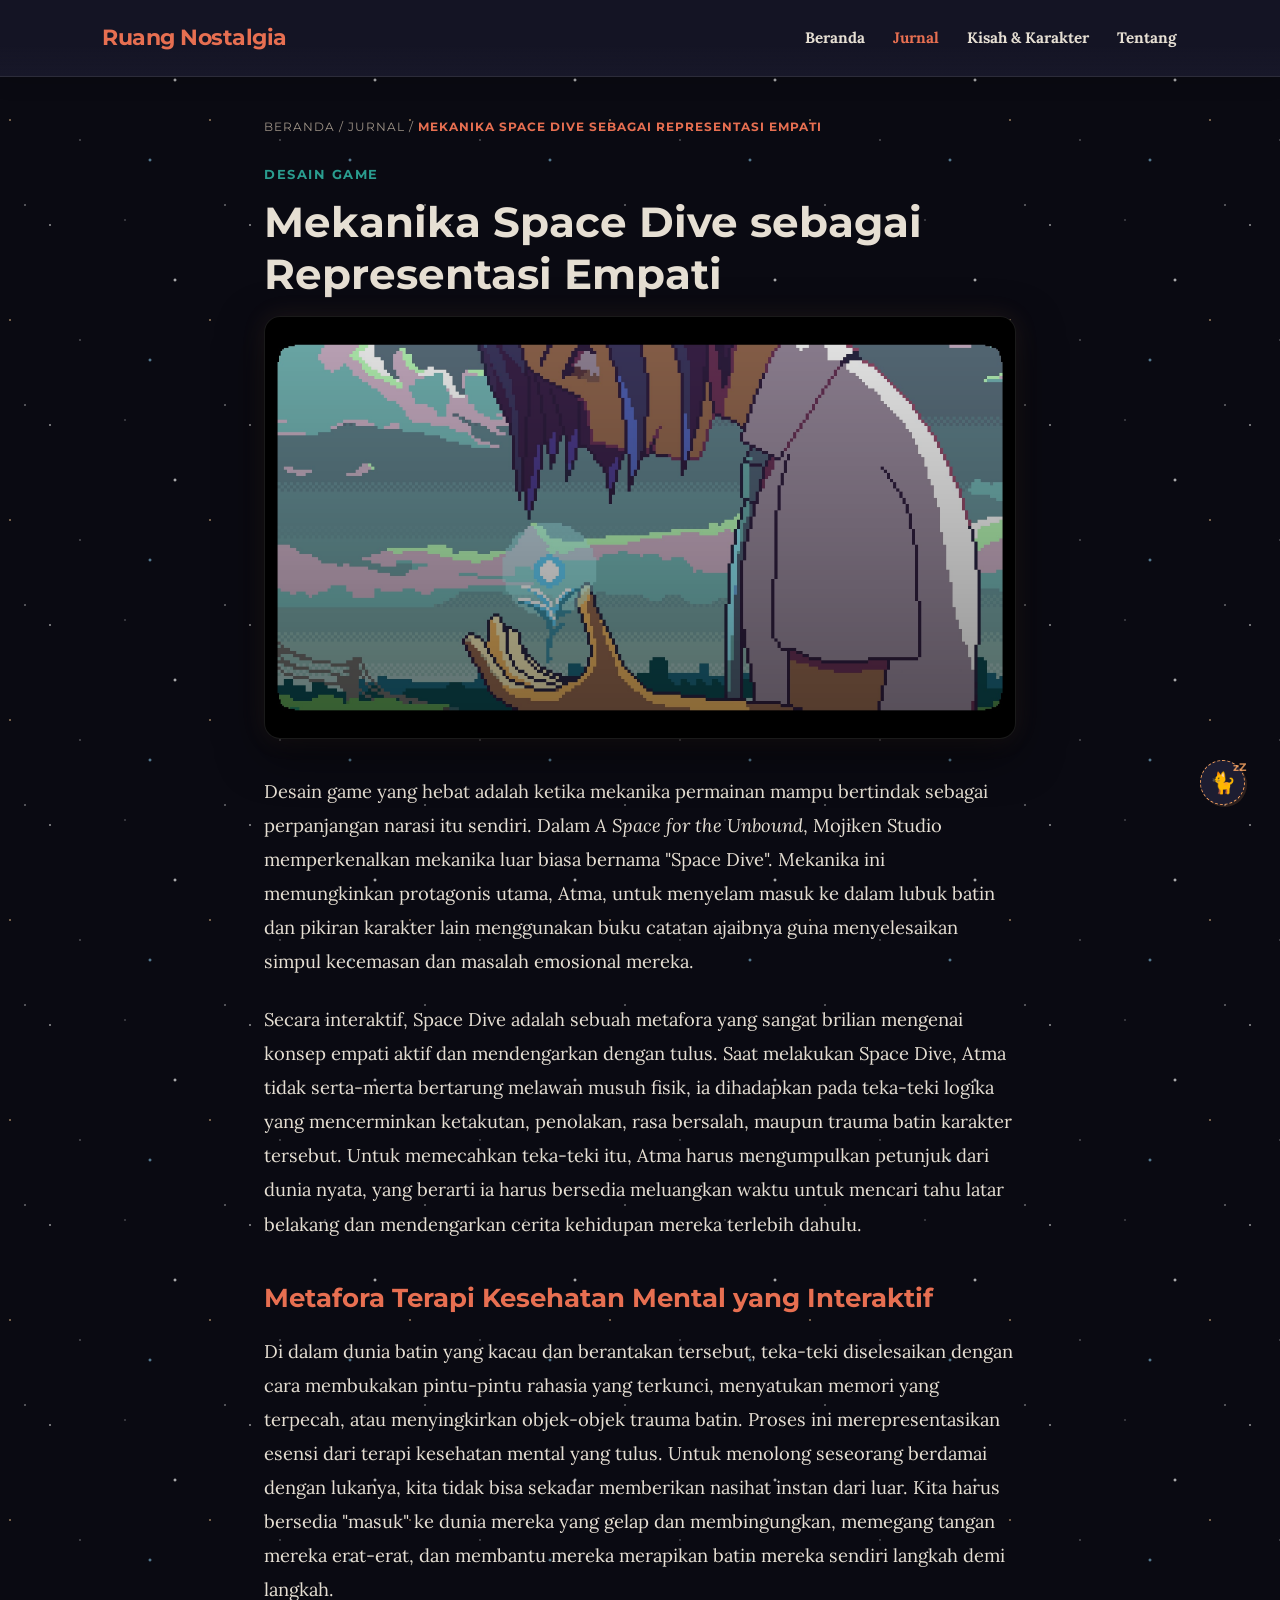
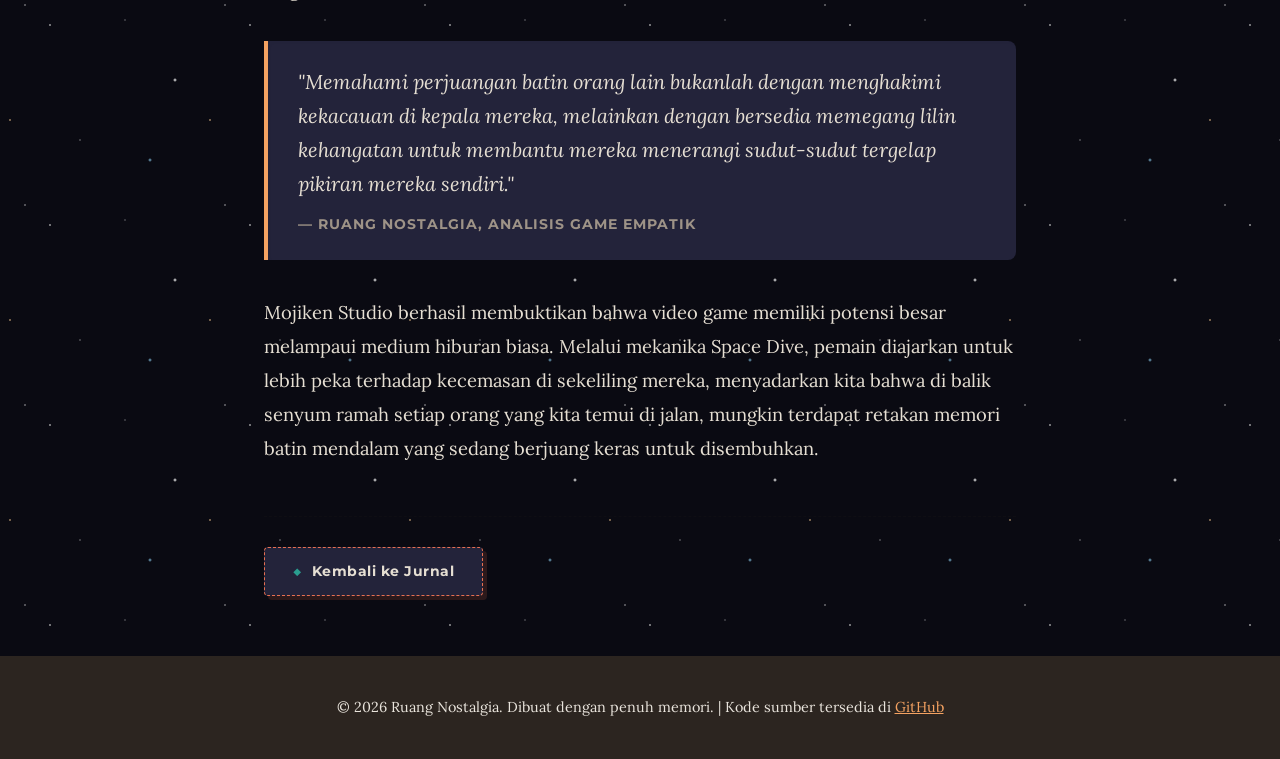
==== commit 820365ef: "Penambahan Tab "Kisah & Karakter"" ====
--- a/artikel-game.html
+++ b/artikel-game.html
@@ -18,7 +18,7 @@
         <nav class="nav-links">
             <a href="index.html">Beranda</a>
             <a href="jurnal.html" class="active">Jurnal</a>
-            <a href="karakter.html">Karakter</a>
+            <a href="karakter.html">Kisah & Karakter</a>
             <a href="tentang.html">Tentang</a>
         </nav>
     </header>
--- a/style.css
+++ b/style.css
@@ -75,10 +75,9 @@
    ========================================== */
 .navbar {
     display: flex;
-    flex-direction: column;
+    justify-content: space-between;
     align-items: center;
-    gap: 12px;
-    padding: 16px 8%;
+    padding: 20px 8%;
     background-color: var(--bg-kertas);
     background-image: linear-gradient(to bottom, var(--bg-kertas) 60%, rgba(29, 29, 49, 0.4));
     border-bottom: 1px solid var(--border-garis);
@@ -89,16 +88,6 @@
     transition: background-color 0.3s, border-color 0.3s, box-shadow 0.3s;
 }
 
-/* Desktop: kembali ke row layout */
-@media (min-width: 641px) {
-    .navbar {
-        flex-direction: row;
-        justify-content: space-between;
-        gap: 0;
-        padding: 20px 8%;
-    }
-}
-
 .logo {
     font-size: 1.4rem;
     font-weight: bold;
@@ -109,41 +98,27 @@
     transition: transform 0.2s cubic-bezier(0.175, 0.885, 0.32, 1.275);
 }
 
-/* Nav pill container */
-.nav-links {
-    display: flex;
-    align-items: center;
-    gap: 6px;
-    background: rgba(255, 255, 255, 0.04);
-    border: 1px solid var(--border-garis);
-    border-radius: 999px;
-    padding: 4px 6px;
-}
-
 .nav-links a {
     text-decoration: none;
     color: var(--teks-utama);
-    margin-left: 0;
-    padding: 6px 16px;
+    margin-left: 20px;
+    padding: 6px 2px;
     font-weight: bold;
-    font-size: 0.88rem;
+    font-size: 0.95rem;
     display: inline-block;
-    border-radius: 999px;
-    border: 1px solid transparent;
-    transition: color 0.25s, background 0.25s, border-color 0.25s, transform 0.2s cubic-bezier(0.175, 0.885, 0.32, 1.275);
+    transition: color 0.3s, transform 0.2s cubic-bezier(0.175, 0.885, 0.32, 1.275);
     z-index: 1;
 }
 
 .nav-links a:hover {
     color: var(--senja-jingga) !important;
-    background: rgba(231, 111, 81, 0.08) !important;
-    background-color: rgba(231, 111, 81, 0.08) !important;
+    background: transparent !important;
+    background-color: transparent !important;
     background-image: none !important;
-    border-color: rgba(231, 111, 81, 0.3) !important;
-    border-radius: 999px !important;
-    padding: 6px 16px !important;
-    text-decoration: none !important;
-    transform: translateY(-1px);
+    padding: 6px 2px !important;
+    border-radius: 0 !important;
+    text-decoration: underline dotted 1px var(--senja-jingga) !important;
+    transform: translateY(-2px);
 }
 
 .nav-links a:hover::before,
@@ -159,10 +134,9 @@
 
 .nav-links a.active {
     color: var(--senja-jingga) !important;
-    background: rgba(231, 111, 81, 0.12) !important;
-    background-color: rgba(231, 111, 81, 0.12) !important;
-    border-color: rgba(231, 111, 81, 0.4) !important;
-    border-radius: 999px !important;
+    background: transparent !important;
+    background-color: transparent !important;
+    border-radius: 0 !important;
 }
 
 /* ==========================================
@@ -1963,203 +1937,4 @@
 .karakter-gallery .decor-sticky {
     width: 220px !important;
     height: fit-content;
-}
-/* ==========================================
-   MOBILE RESPONSIVE — GLOBAL (max 640px)
-   ========================================== */
-@media (max-width: 640px) {
-
-    /* ── NAVBAR ── */
-    .navbar {
-        padding: 12px 5%;
-        gap: 10px;
-    }
-    .logo {
-        font-size: 1.2rem;
-    }
-    .nav-links {
-        padding: 3px 5px;
-        gap: 4px;
-    }
-    .nav-links a {
-        font-size: 0.8rem;
-        padding: 5px 13px;
-    }
-    .nav-links a:hover {
-        padding: 5px 13px !important;
-    }
-
-    /* ── HERO (index.html) ── */
-    .hero {
-        min-height: 100svh;
-        padding: 0 6%;
-        margin-top: -60px;
-    }
-    .hero h1 {
-        font-size: 2rem;
-    }
-    .hero p {
-        font-size: 1rem;
-    }
-    .hero-content {
-        margin-top: 60px;
-    }
-
-    /* ── GAME INTRO (index.html) ── */
-    .game-intro {
-        padding: 60px 6% 80px;
-    }
-    .game-gif {
-        width: 100%;
-    }
-    .intro-content h2 {
-        font-size: 1.6rem;
-    }
-    .intro-content p {
-        font-size: 1rem;
-    }
-
-    /* ── JURNAL HERO ── */
-    .jurnal-hero {
-        padding: 50px 6% 0;
-    }
-    .jurnal-hero h1 {
-        font-size: 2rem;
-    }
-    .jurnal-hero p {
-        font-size: 0.95rem;
-    }
-
-    /* ── FEATURED CARD (jurnal.html) ── */
-    .featured-wrap {
-        padding: 0 5%;
-        margin-bottom: 40px;
-    }
-    .featured-card {
-        grid-template-columns: 1fr;
-    }
-    .featured-image {
-        min-height: 200px;
-    }
-    .featured-image::after {
-        background: linear-gradient(to bottom, transparent 50%, var(--bg-kartu));
-    }
-    .featured-body {
-        padding: 24px 20px;
-        gap: 12px;
-    }
-    .featured-body h2 {
-        font-size: 1.4rem;
-    }
-    .featured-body p {
-        font-size: 0.92rem;
-    }
-
-    /* ── ARTICLES GRID (jurnal.html) ── */
-    .jurnal-grid-section {
-        padding: 0 5% 70px;
-    }
-    .articles-grid-v2 {
-        grid-template-columns: 1fr;
-        gap: 20px;
-    }
-    .section-header-row h2 {
-        font-size: 1.2rem;
-    }
-
-    /* ── ARTICLE PAGE ── */
-    .article-container {
-        padding: 24px 5%;
-        margin: 16px auto 32px;
-    }
-    .article-header h1 {
-        font-size: 1.65rem;
-        line-height: 1.3;
-    }
-    .article-content {
-        font-size: 1rem;
-        line-height: 1.75;
-    }
-    .article-content h2 {
-        font-size: 1.25rem;
-        margin: 28px 0 14px;
-    }
-    .article-content blockquote {
-        padding: 16px 18px;
-        font-size: 1rem;
-        margin: 24px 0;
-    }
-    .breadcrumb {
-        font-size: 0.68rem;
-    }
-    .article-hero-image {
-        border-radius: 10px !important;
-    }
-    .btn-kembali {
-        font-size: 0.82rem;
-        padding: 10px 20px;
-    }
-
-    /* ── TENTANG ── */
-    .about-container {
-        padding: 40px 5% 60px;
-    }
-    .about-split {
-        grid-template-columns: 1fr;
-        gap: 30px;
-    }
-    .about-info h1 {
-        font-size: 1.9rem;
-    }
-    .about-bio {
-        font-size: 1rem;
-    }
-    .about-story {
-        font-size: 0.95rem;
-    }
-
-    /* ── KARAKTER ── */
-    .karakter-page-wrapper {
-        padding: 40px 5% 80px;
-    }
-    .karakter-header h1 {
-        font-size: 1.8rem;
-    }
-    .karakter-header p {
-        font-size: 0.95rem;
-    }
-    .karakter-header {
-        margin-bottom: 40px;
-    }
-    .karakter-gallery {
-        gap: 30px;
-    }
-
-    /* ── FOOTER ── */
-    .footer {
-        padding: 30px 5%;
-        font-size: 0.82rem;
-    }
-
-    /* ── BACK TO TOP & CAT ── */
-    .btn-top,
-    .retro-cat {
-        width: 40px;
-        height: 40px;
-        right: 16px;
-    }
-    .btn-top {
-        bottom: 20px;
-    }
-    .retro-cat {
-        bottom: 70px;
-    }
-    .cat-tooltip {
-        max-width: 180px;
-        font-size: 0.75rem;
-    }
-    .logo-thought-bubble {
-        max-width: 200px;
-        font-size: 0.75rem;
-    }
-}
+}
